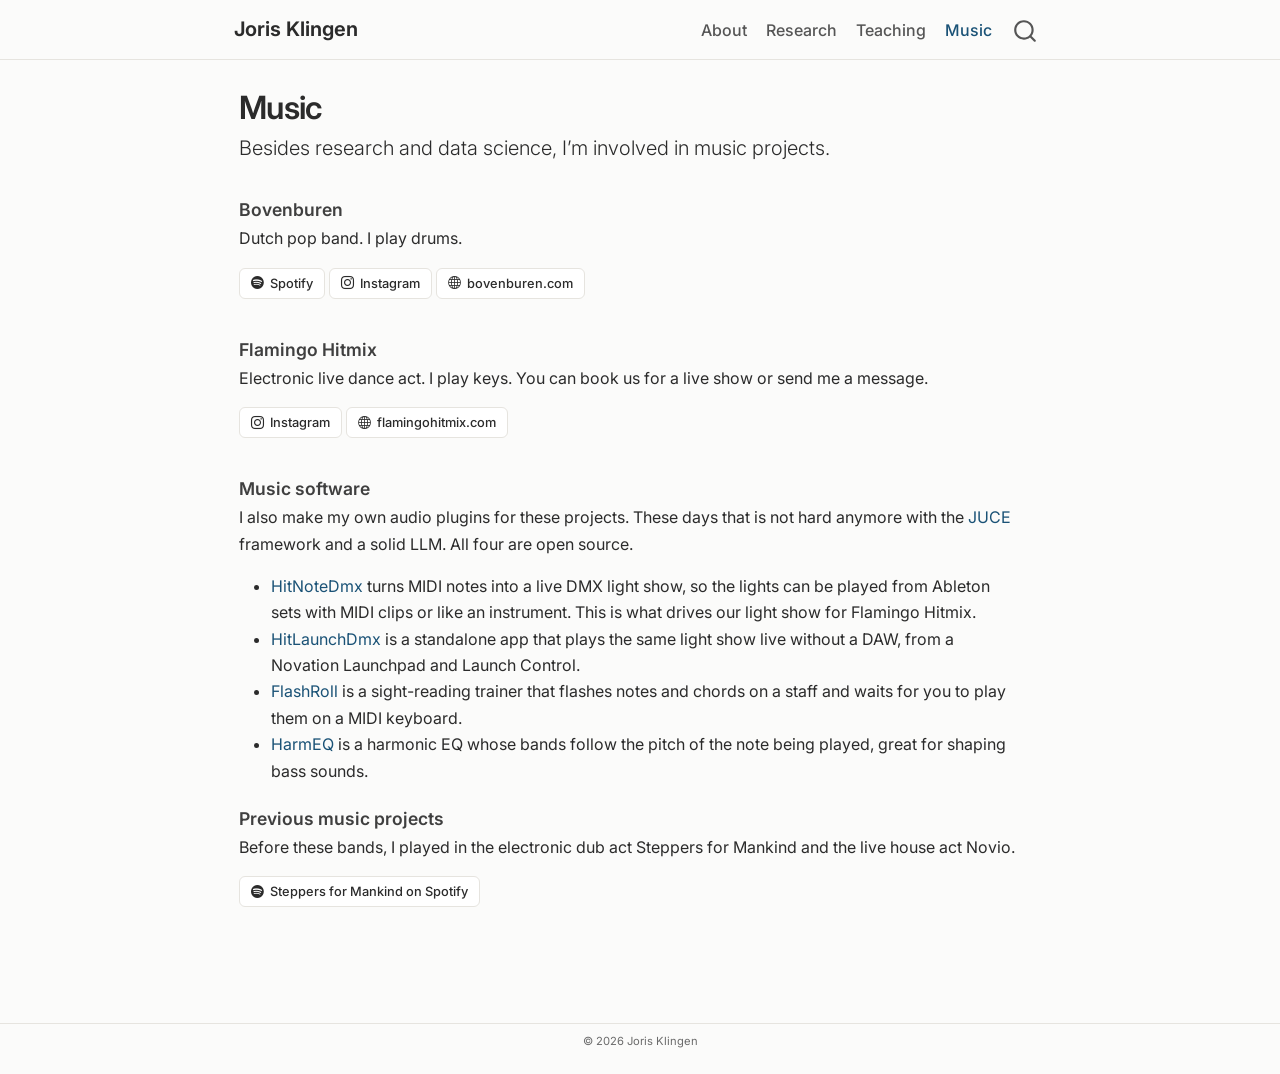
==== music.html @ 85ed002c "Publish site from f574c06" ====
<!DOCTYPE html>
<html xmlns="http://www.w3.org/1999/xhtml" lang="en" xml:lang="en"><head>

<meta charset="utf-8">
<meta name="generator" content="quarto-1.10.18">

<meta name="viewport" content="width=device-width, initial-scale=1.0, user-scalable=yes">


<title>Music – Joris Klingen</title>
<style>
/* Default styles provided by pandoc.
** See https://pandoc.org/MANUAL.html#variables-for-html for config info.
*/
span.smallcaps{font-variant: small-caps;}
div.columns{display: flex; gap: 1.5em;}
div.column{flex: auto;}
@media screen {
div.columns{gap: min(4vw, 1.5em);}
div.column{overflow-x: auto;}
}
div.hanging-indent{margin-left: 1.5em; text-indent: -1.5em;}
ul.task-list{list-style: none;}
ul.task-list li input[type="checkbox"] {
  width: 0.8em;
  margin: 0 0.8em 0.2em -1em; /* quarto-specific, see https://github.com/quarto-dev/quarto-cli/issues/4556 */ 
  vertical-align: middle;
}
</style>


<script src="site_libs/quarto-nav/quarto-nav.js"></script>
<script src="site_libs/quarto-nav/headroom.min.js"></script>
<script src="site_libs/clipboard/clipboard.min.js"></script>
<script src="site_libs/quarto-search/autocomplete.umd.js"></script>
<script src="site_libs/quarto-search/fuse.min.js"></script>
<script src="site_libs/quarto-search/quarto-search.js"></script>
<meta name="quarto:offset" content="./">
<script src="site_libs/quarto-html/quarto.js" type="module"></script>
<script src="site_libs/quarto-html/tabsets/tabsets.js" type="module"></script>
<script src="site_libs/quarto-html/popper.min.js"></script>
<script src="site_libs/quarto-html/tippy.umd.min.js"></script>
<link href="site_libs/quarto-html/tippy.css" rel="stylesheet">
<link href="site_libs/quarto-html/quarto-syntax-highlighting-64a204ab8560d761af7679ceaba22944.css" rel="stylesheet" id="quarto-text-highlighting-styles">
<script src="site_libs/bootstrap/bootstrap.min.js"></script>
<link href="site_libs/bootstrap/bootstrap-icons.css" rel="stylesheet">
<link href="site_libs/bootstrap/bootstrap-b7262cc4f37fd1b908058bbdcaa41ff0.min.css" rel="stylesheet" append-hash="true" id="quarto-bootstrap" data-mode="light">
<script id="quarto-search-options" type="application/json">{
  "location": "navbar",
  "copy-button": false,
  "collapse-after": 3,
  "panel-placement": "end",
  "type": "overlay",
  "limit": 50,
  "keyboard-shortcut": [
    "f",
    "/",
    "s"
  ],
  "show-item-context": false,
  "language": {
    "search-no-results-text": "No results",
    "search-matching-documents-text": "matching documents",
    "search-copy-link-title": "Copy link to search",
    "search-hide-matches-text": "Hide additional matches",
    "search-more-match-text": "more match in this document",
    "search-more-matches-text": "more matches in this document",
    "search-clear-button-title": "Clear",
    "search-text-placeholder": "",
    "search-detached-cancel-button-title": "Cancel",
    "search-submit-button-title": "Submit",
    "search-label": "Search"
  }
}</script>
<style>html{ scroll-behavior: smooth; }</style>


</head>

<body class="nav-fixed fullcontent quarto-light">

<div id="quarto-search-results"></div>
  <header id="quarto-header" class="headroom fixed-top">
    <nav class="navbar navbar-expand-lg " data-bs-theme="dark">
      <div class="navbar-container container-fluid">
      <div class="navbar-brand-container mx-auto">
    <a class="navbar-brand" href="./index.html">
    <span class="navbar-title">Joris Klingen</span>
    </a>
  </div>
            <div id="quarto-search" class="" title="Search"></div>
          <button class="navbar-toggler" type="button" data-bs-toggle="collapse" data-bs-target="#navbarCollapse" aria-controls="navbarCollapse" role="menu" aria-expanded="false" aria-label="Toggle navigation" onclick="if (window.quartoToggleHeadroom) { window.quartoToggleHeadroom(); }">
  <span class="navbar-toggler-icon"></span>
</button>
          <div class="collapse navbar-collapse" id="navbarCollapse">
            <ul class="navbar-nav navbar-nav-scroll ms-auto">
  <li class="nav-item">
    <a class="nav-link" href="./index.html"> 
<span class="menu-text">About</span></a>
  </li>  
  <li class="nav-item">
    <a class="nav-link" href="./research.html"> 
<span class="menu-text">Research</span></a>
  </li>  
  <li class="nav-item">
    <a class="nav-link" href="./teaching.html"> 
<span class="menu-text">Teaching</span></a>
  </li>  
  <li class="nav-item">
    <a class="nav-link active" href="./music.html" aria-current="page"> 
<span class="menu-text">Music</span></a>
  </li>  
</ul>
          </div> <!-- /navcollapse -->
            <div class="quarto-navbar-tools">
</div>
      </div> <!-- /container-fluid -->
    </nav>
</header>
<!-- content -->
<div id="quarto-content" class="quarto-container page-columns page-rows-contents page-layout-article page-navbar">
<!-- sidebar -->
<!-- margin-sidebar -->
    
<!-- main -->
<main class="content" id="quarto-document-content">

<header id="title-block-header" class="quarto-title-block default">
<div class="quarto-title">
<h1 class="title">Music</h1>
<p class="subtitle lead">Besides research and data science, I’m involved in music projects.</p>
</div>



<div class="quarto-title-meta">

    
  
    
  </div>
  


</header>


<section id="bovenburen" class="level3 music-project">
<h3 data-anchor-id="bovenburen">Bovenburen</h3>
<p>Dutch pop band. I play drums.</p>
<div class="link-row">
<p><a href="https://open.spotify.com/artist/7HjgUEerLzE2qboXJXfBJj"><i class="bi bi-spotify"></i> Spotify</a> <a href="https://www.instagram.com/bovenburen/"><i class="bi bi-instagram"></i> Instagram</a> <a href="https://bovenburen.com"><i class="bi bi-globe"></i> bovenburen.com</a></p>
</div>
</section>
<section id="flamingo-hitmix" class="level3 music-project">
<h3 data-anchor-id="flamingo-hitmix">Flamingo Hitmix</h3>
<p>Electronic live dance act. I play keys. You can book us for a live show or send me a message.</p>
<div class="link-row">
<p><a href="https://www.instagram.com/flamingohitmix/"><i class="bi bi-instagram"></i> Instagram</a> <a href="https://flamingohitmix.com"><i class="bi bi-globe"></i> flamingohitmix.com</a></p>
</div>
</section>
<section id="music-software" class="level3 music-project">
<h3 data-anchor-id="music-software">Music software</h3>
<p>I also make my own audio plugins for these projects. These days that is not hard anymore with the <a href="https://juce.com">JUCE</a> framework and a solid LLM. All four are open source.</p>
<ul>
<li><a href="https://github.com/joris-klingen/hitnotedmx">HitNoteDmx</a> turns MIDI notes into a live DMX light show, so the lights can be played from Ableton sets with MIDI clips or like an instrument. This is what drives our light show for Flamingo Hitmix.</li>
<li><a href="https://github.com/joris-klingen/hitlaunchdmx">HitLaunchDmx</a> is a standalone app that plays the same light show live without a DAW, from a Novation Launchpad and Launch Control.</li>
<li><a href="https://github.com/joris-klingen/flashroll">FlashRoll</a> is a sight-reading trainer that flashes notes and chords on a staff and waits for you to play them on a MIDI keyboard.</li>
<li><a href="https://github.com/joris-klingen/harmeq">HarmEQ</a> is a harmonic EQ whose bands follow the pitch of the note being played, great for shaping bass sounds.</li>
</ul>
</section>
<section id="previous-music-projects" class="level3 music-project">
<h3 data-anchor-id="previous-music-projects">Previous music projects</h3>
<p>Before these bands, I played in the electronic dub act Steppers for Mankind and the live house act Novio.</p>
<div class="link-row">
<p><a href="https://open.spotify.com/search/steppers%20for%20mankind"><i class="bi bi-spotify"></i> Steppers for Mankind on Spotify</a></p>
</div>
</section>



</main> <!-- /main -->
<script id="quarto-html-after-body" type="application/javascript">
  window.document.addEventListener("DOMContentLoaded", function (event) {
    const isCodeAnnotation = (el) => {
      for (const clz of el.classList) {
        if (clz.startsWith('code-annotation-')) {                     
          return true;
        }
      }
      return false;
    }
    const onCopySuccess = function(e) {
      // button target
      const button = e.trigger;
      // don't keep focus
      button.blur();
      // flash "checked"
      button.classList.add('code-copy-button-checked');
      var currentTitle = button.getAttribute("title");
      button.setAttribute("title", "Copied!");
      let tooltip;
      if (window.bootstrap) {
        button.setAttribute("data-bs-toggle", "tooltip");
        button.setAttribute("data-bs-placement", "left");
        button.setAttribute("data-bs-title", "Copied!");
        tooltip = new bootstrap.Tooltip(button, 
          { trigger: "manual", 
            customClass: "code-copy-button-tooltip",
            offset: [0, -8]});
        tooltip.show();    
      }
      setTimeout(function() {
        if (tooltip) {
          tooltip.hide();
          button.removeAttribute("data-bs-title");
          button.removeAttribute("data-bs-toggle");
          button.removeAttribute("data-bs-placement");
        }
        button.setAttribute("title", currentTitle);
        button.classList.remove('code-copy-button-checked');
      }, 1000);
      // clear code selection
      e.clearSelection();
    }
    const getTextToCopy = function(trigger) {
      const outerScaffold = trigger.parentElement.cloneNode(true);
      const codeEl = outerScaffold.querySelector('code');
      for (const childEl of codeEl.children) {
        if (isCodeAnnotation(childEl)) {
          childEl.remove();
        }
      }
      return codeEl.innerText;
    }
    const clipboard = new window.ClipboardJS('.code-copy-button:not([data-in-quarto-modal])', {
      text: getTextToCopy
    });
    clipboard.on('success', onCopySuccess);
    if (window.document.getElementById('quarto-embedded-source-code-modal')) {
      const clipboardModal = new window.ClipboardJS('.code-copy-button[data-in-quarto-modal]', {
        text: getTextToCopy,
        container: window.document.getElementById('quarto-embedded-source-code-modal')
      });
      clipboardModal.on('success', onCopySuccess);
    }
      var localhostRegex = new RegExp(/^(?:http|https):\/\/localhost\:?[0-9]*\//);
      var mailtoRegex = new RegExp(/^mailto:/);
        var filterRegex = new RegExp("https:\/\/joris-klingen\.github\.io");
      var isInternal = (href) => {
          return filterRegex.test(href) || localhostRegex.test(href) || mailtoRegex.test(href);
      }
      // Inspect non-navigation links and adorn them if external
     var links = window.document.querySelectorAll('a[href]:not(.nav-link):not(.navbar-brand):not(.toc-action):not(.sidebar-link):not(.sidebar-item-toggle):not(.pagination-link):not(.no-external):not([aria-hidden]):not(.dropdown-item):not(.quarto-navigation-tool):not(.about-link)');
      for (var i=0; i<links.length; i++) {
        const link = links[i];
        if (!isInternal(link.href)) {
          // undo the damage that might have been done by quarto-nav.js in the case of
          // links that we want to consider external
          if (link.dataset.originalHref !== undefined) {
            link.href = link.dataset.originalHref;
          }
            // target, if specified
            link.setAttribute("target", "_blank");
            if (link.getAttribute("rel") === null) {
              link.setAttribute("rel", "noopener");
            }
        }
      }
    function tippyHover(el, contentFn, onTriggerFn, onUntriggerFn) {
      const config = {
        allowHTML: true,
        maxWidth: 500,
        delay: 100,
        arrow: false,
        appendTo: function(el) {
            return el.parentElement;
        },
        interactive: true,
        interactiveBorder: 10,
        theme: 'quarto',
        placement: 'bottom-start',
      };
      if (contentFn) {
        config.content = contentFn;
      }
      if (onTriggerFn) {
        config.onTrigger = onTriggerFn;
      }
      if (onUntriggerFn) {
        config.onUntrigger = onUntriggerFn;
      }
      window.tippy(el, config); 
    }
    const noterefs = window.document.querySelectorAll('a[role="doc-noteref"]');
    for (var i=0; i<noterefs.length; i++) {
      const ref = noterefs[i];
      tippyHover(ref, function() {
        // use id or data attribute instead here
        let href = ref.getAttribute('data-footnote-href') || ref.getAttribute('href');
        try { href = new URL(href).hash; } catch {}
        const id = href.replace(/^#\/?/, "");
        const note = window.document.getElementById(id);
        if (note) {
          return note.innerHTML;
        } else {
          return "";
        }
      });
    }
    const xrefs = window.document.querySelectorAll('a.quarto-xref');
    const processXRef = (id, note) => {
      // Strip column container classes
      const stripColumnClz = (el) => {
        el.classList.remove("page-full", "page-columns");
        if (el.children) {
          for (const child of el.children) {
            stripColumnClz(child);
          }
        }
      }
      stripColumnClz(note)
      if (id === null || id.startsWith('sec-')) {
        // Special case sections, only their first couple elements
        const container = document.createElement("div");
        if (note.children && note.children.length > 2) {
          container.appendChild(note.children[0].cloneNode(true));
          for (let i = 1; i < note.children.length; i++) {
            const child = note.children[i];
            if (child.tagName === "P" && child.innerText === "") {
              continue;
            } else {
              container.appendChild(child.cloneNode(true));
              break;
            }
          }
          if (window.Quarto?.typesetMath) {
            window.Quarto.typesetMath(container);
          }
          return container.innerHTML
        } else {
          if (window.Quarto?.typesetMath) {
            window.Quarto.typesetMath(note);
          }
          return note.innerHTML;
        }
      } else {
        // Remove any anchor links if they are present
        const anchorLink = note.querySelector('a.anchorjs-link');
        if (anchorLink) {
          anchorLink.remove();
        }
        if (window.Quarto?.typesetMath) {
          window.Quarto.typesetMath(note);
        }
        if (note.classList.contains("callout")) {
          return note.outerHTML;
        } else {
          return note.innerHTML;
        }
      }
    }
    for (var i=0; i<xrefs.length; i++) {
      const xref = xrefs[i];
      tippyHover(xref, undefined, function(instance) {
        instance.disable();
        let url = xref.getAttribute('href');
        let hash = undefined; 
        if (url.startsWith('#')) {
          hash = url;
        } else {
          try { hash = new URL(url).hash; } catch {}
        }
        if (hash) {
          const id = hash.replace(/^#\/?/, "");
          const note = window.document.getElementById(id);
          if (note !== null) {
            try {
              const html = processXRef(id, note.cloneNode(true));
              instance.setContent(html);
            } finally {
              instance.enable();
              instance.show();
            }
          } else {
            // See if we can fetch this
            fetch(url.split('#')[0])
            .then(res => res.text())
            .then(html => {
              const parser = new DOMParser();
              const htmlDoc = parser.parseFromString(html, "text/html");
              const note = htmlDoc.getElementById(id);
              if (note !== null) {
                const html = processXRef(id, note);
                instance.setContent(html);
              } 
            }).finally(() => {
              instance.enable();
              instance.show();
            });
          }
        } else {
          // See if we can fetch a full url (with no hash to target)
          // This is a special case and we should probably do some content thinning / targeting
          fetch(url)
          .then(res => res.text())
          .then(html => {
            const parser = new DOMParser();
            const htmlDoc = parser.parseFromString(html, "text/html");
            const note = htmlDoc.querySelector('main.content');
            if (note !== null) {
              // This should only happen for chapter cross references
              // (since there is no id in the URL)
              // remove the first header
              if (note.children.length > 0 && note.children[0].tagName === "HEADER") {
                note.children[0].remove();
              }
              const html = processXRef(null, note);
              instance.setContent(html);
            } 
          }).finally(() => {
            instance.enable();
            instance.show();
          });
        }
      }, function(instance) {
      });
    }
        let selectedAnnoteEl;
        const selectorForAnnotation = ( cell, annotation) => {
          let cellAttr = 'data-code-cell="' + cell + '"';
          let lineAttr = 'data-code-annotation="' +  annotation + '"';
          const selector = 'span[' + cellAttr + '][' + lineAttr + ']';
          return selector;
        }
        const selectCodeLines = (annoteEl) => {
          const doc = window.document;
          const targetCell = annoteEl.getAttribute("data-target-cell");
          const targetAnnotation = annoteEl.getAttribute("data-target-annotation");
          const annoteSpan = window.document.querySelector(selectorForAnnotation(targetCell, targetAnnotation));
          const lines = annoteSpan.getAttribute("data-code-lines").split(",");
          const lineIds = lines.map((line) => {
            return targetCell + "-" + line;
          })
          let top = null;
          let height = null;
          let parent = null;
          if (lineIds.length > 0) {
              //compute the position of the single el (top and bottom and make a div)
              const el = window.document.getElementById(lineIds[0]);
              top = el.offsetTop;
              height = el.offsetHeight;
              parent = el.parentElement.parentElement;
            if (lineIds.length > 1) {
              const lastEl = window.document.getElementById(lineIds[lineIds.length - 1]);
              const bottom = lastEl.offsetTop + lastEl.offsetHeight;
              height = bottom - top;
            }
            if (top !== null && height !== null && parent !== null) {
              // cook up a div (if necessary) and position it 
              let div = window.document.getElementById("code-annotation-line-highlight");
              if (div === null) {
                div = window.document.createElement("div");
                div.setAttribute("id", "code-annotation-line-highlight");
                div.style.position = 'absolute';
                parent.appendChild(div);
              }
              div.style.top = top - 2 + "px";
              div.style.height = height + 4 + "px";
              div.style.left = 0;
              let gutterDiv = window.document.getElementById("code-annotation-line-highlight-gutter");
              if (gutterDiv === null) {
                gutterDiv = window.document.createElement("div");
                gutterDiv.setAttribute("id", "code-annotation-line-highlight-gutter");
                gutterDiv.style.position = 'absolute';
                const codeCell = window.document.getElementById(targetCell);
                const gutter = codeCell.querySelector('.code-annotation-gutter');
                gutter.appendChild(gutterDiv);
              }
              gutterDiv.style.top = top - 2 + "px";
              gutterDiv.style.height = height + 4 + "px";
            }
            selectedAnnoteEl = annoteEl;
          }
        };
        const unselectCodeLines = () => {
          const elementsIds = ["code-annotation-line-highlight", "code-annotation-line-highlight-gutter"];
          elementsIds.forEach((elId) => {
            const div = window.document.getElementById(elId);
            if (div) {
              div.remove();
            }
          });
          selectedAnnoteEl = undefined;
        };
          // Handle positioning of the toggle
      window.addEventListener(
        "resize",
        throttle(() => {
          elRect = undefined;
          if (selectedAnnoteEl) {
            selectCodeLines(selectedAnnoteEl);
          }
        }, 10)
      );
      function throttle(fn, ms) {
      let throttle = false;
      let timer;
        return (...args) => {
          if(!throttle) { // first call gets through
              fn.apply(this, args);
              throttle = true;
          } else { // all the others get throttled
              if(timer) clearTimeout(timer); // cancel #2
              timer = setTimeout(() => {
                fn.apply(this, args);
                timer = throttle = false;
              }, ms);
          }
        };
      }
        // Attach click handler to the DT
        const annoteDls = window.document.querySelectorAll('dt[data-target-cell]');
        for (const annoteDlNode of annoteDls) {
          annoteDlNode.addEventListener('click', (event) => {
            const clickedEl = event.target;
            if (clickedEl !== selectedAnnoteEl) {
              unselectCodeLines();
              const activeEl = window.document.querySelector('dt[data-target-cell].code-annotation-active');
              if (activeEl) {
                activeEl.classList.remove('code-annotation-active');
              }
              selectCodeLines(clickedEl);
              clickedEl.classList.add('code-annotation-active');
            } else {
              // Unselect the line
              unselectCodeLines();
              clickedEl.classList.remove('code-annotation-active');
            }
          });
        }
    const findCites = (el) => {
      const parentEl = el.parentElement;
      if (parentEl) {
        const cites = parentEl.dataset.cites;
        if (cites) {
          return {
            el,
            cites: cites.split(' ')
          };
        } else {
          return findCites(el.parentElement)
        }
      } else {
        return undefined;
      }
    };
    var bibliorefs = window.document.querySelectorAll('a[role="doc-biblioref"]');
    for (var i=0; i<bibliorefs.length; i++) {
      const ref = bibliorefs[i];
      const citeInfo = findCites(ref);
      if (citeInfo) {
        tippyHover(citeInfo.el, function() {
          var popup = window.document.createElement('div');
          citeInfo.cites.forEach(function(cite) {
            var citeDiv = window.document.createElement('div');
            citeDiv.classList.add('hanging-indent');
            citeDiv.classList.add('csl-entry');
            var biblioDiv = window.document.getElementById('ref-' + cite);
            if (biblioDiv) {
              citeDiv.innerHTML = biblioDiv.innerHTML;
            }
            popup.appendChild(citeDiv);
          });
          return popup.innerHTML;
        });
      }
    }
  });
  </script>
</div> <!-- /content -->
<footer class="footer">
  <div class="nav-footer">
    <div class="nav-footer-left">
      &nbsp;
    </div>   
    <div class="nav-footer-center">
<p>© 2026 Joris Klingen</p>
</div>
    <div class="nav-footer-right">
      &nbsp;
    </div>
  </div>
</footer>




<script src="site_libs/quarto-html/zenscroll-min.js"></script>
</body></html>
---- site_libs/quarto-html/tippy.css ----
.tippy-box[data-animation=fade][data-state=hidden]{opacity:0}[data-tippy-root]{max-width:calc(100vw - 10px)}.tippy-box{position:relative;background-color:#333;color:#fff;border-radius:4px;font-size:14px;line-height:1.4;white-space:normal;outline:0;transition-property:transform,visibility,opacity}.tippy-box[data-placement^=top]>.tippy-arrow{bottom:0}.tippy-box[data-placement^=top]>.tippy-arrow:before{bottom:-7px;left:0;border-width:8px 8px 0;border-top-color:initial;transform-origin:center top}.tippy-box[data-placement^=bottom]>.tippy-arrow{top:0}.tippy-box[data-placement^=bottom]>.tippy-arrow:before{top:-7px;left:0;border-width:0 8px 8px;border-bottom-color:initial;transform-origin:center bottom}.tippy-box[data-placement^=left]>.tippy-arrow{right:0}.tippy-box[data-placement^=left]>.tippy-arrow:before{border-width:8px 0 8px 8px;border-left-color:initial;right:-7px;transform-origin:center left}.tippy-box[data-placement^=right]>.tippy-arrow{left:0}.tippy-box[data-placement^=right]>.tippy-arrow:before{left:-7px;border-width:8px 8px 8px 0;border-right-color:initial;transform-origin:center right}.tippy-box[data-inertia][data-state=visible]{transition-timing-function:cubic-bezier(.54,1.5,.38,1.11)}.tippy-arrow{width:16px;height:16px;color:#333}.tippy-arrow:before{content:"";position:absolute;border-color:transparent;border-style:solid}.tippy-content{position:relative;padding:5px 9px;z-index:1}
---- site_libs/quarto-html/quarto-syntax-highlighting-64a204ab8560d761af7679ceaba22944.css ----
/* quarto syntax highlight colors */
:root {
  --quarto-hl-ot-color: #003B4F;
  --quarto-hl-at-color: #657422;
  --quarto-hl-ss-color: #20794D;
  --quarto-hl-an-color: #5E5E5E;
  --quarto-hl-fu-color: #4758AB;
  --quarto-hl-st-color: #20794D;
  --quarto-hl-cf-color: #003B4F;
  --quarto-hl-op-color: #5E5E5E;
  --quarto-hl-er-color: #AD0000;
  --quarto-hl-bn-color: #AD0000;
  --quarto-hl-al-color: #AD0000;
  --quarto-hl-va-color: #111111;
  --quarto-hl-bu-color: inherit;
  --quarto-hl-ex-color: inherit;
  --quarto-hl-pp-color: #AD0000;
  --quarto-hl-in-color: #5E5E5E;
  --quarto-hl-vs-color: #20794D;
  --quarto-hl-wa-color: #5E5E5E;
  --quarto-hl-do-color: #5E5E5E;
  --quarto-hl-im-color: #00769E;
  --quarto-hl-ch-color: #20794D;
  --quarto-hl-dt-color: #AD0000;
  --quarto-hl-fl-color: #AD0000;
  --quarto-hl-co-color: #5E5E5E;
  --quarto-hl-cv-color: #5E5E5E;
  --quarto-hl-cn-color: #8f5902;
  --quarto-hl-sc-color: #5E5E5E;
  --quarto-hl-dv-color: #AD0000;
  --quarto-hl-kw-color: #003B4F;
}

/* other quarto variables */
:root {
  --quarto-font-monospace: SFMono-Regular, Menlo, Monaco, Consolas, "Liberation Mono", "Courier New", monospace;
}

/* syntax highlight based on Pandoc's rules */
pre > code.sourceCode > span {
  color: #003B4F;
}

code.sourceCode > span {
  color: #003B4F;
}

div.sourceCode,
div.sourceCode pre.sourceCode {
  color: #003B4F;
}

/* Normal */
code span {
  color: #003B4F;
}

/* Alert */
code span.al {
  color: #AD0000;
  font-style: inherit;
}

/* Annotation */
code span.an {
  color: #5E5E5E;
  font-style: inherit;
}

/* Attribute */
code span.at {
  color: #657422;
  font-style: inherit;
}

/* BaseN */
code span.bn {
  color: #AD0000;
  font-style: inherit;
}

/* BuiltIn */
code span.bu {
  font-style: inherit;
}

/* ControlFlow */
code span.cf {
  color: #003B4F;
  font-weight: bold;
  font-style: inherit;
}

/* Char */
code span.ch {
  color: #20794D;
  font-style: inherit;
}

/* Constant */
code span.cn {
  color: #8f5902;
  font-style: inherit;
}

/* Comment */
code span.co {
  color: #5E5E5E;
  font-style: inherit;
}

/* CommentVar */
code span.cv {
  color: #5E5E5E;
  font-style: italic;
}

/* Documentation */
code span.do {
  color: #5E5E5E;
  font-style: italic;
}

/* DataType */
code span.dt {
  color: #AD0000;
  font-style: inherit;
}

/* DecVal */
code span.dv {
  color: #AD0000;
  font-style: inherit;
}

/* Error */
code span.er {
  color: #AD0000;
  font-style: inherit;
}

/* Extension */
code span.ex {
  font-style: inherit;
}

/* Float */
code span.fl {
  color: #AD0000;
  font-style: inherit;
}

/* Function */
code span.fu {
  color: #4758AB;
  font-style: inherit;
}

/* Import */
code span.im {
  color: #00769E;
  font-style: inherit;
}

/* Information */
code span.in {
  color: #5E5E5E;
  font-style: inherit;
}

/* Keyword */
code span.kw {
  color: #003B4F;
  font-weight: bold;
  font-style: inherit;
}

/* Operator */
code span.op {
  color: #5E5E5E;
  font-style: inherit;
}

/* Other */
code span.ot {
  color: #003B4F;
  font-style: inherit;
}

/* Preprocessor */
code span.pp {
  color: #AD0000;
  font-style: inherit;
}

/* SpecialChar */
code span.sc {
  color: #5E5E5E;
  font-style: inherit;
}

/* SpecialString */
code span.ss {
  color: #20794D;
  font-style: inherit;
}

/* String */
code span.st {
  color: #20794D;
  font-style: inherit;
}

/* Variable */
code span.va {
  color: #111111;
  font-style: inherit;
}

/* VerbatimString */
code span.vs {
  color: #20794D;
  font-style: inherit;
}

/* Warning */
code span.wa {
  color: #5E5E5E;
  font-style: italic;
}

.prevent-inlining {
  content: "</";
}

/*# sourceMappingURL=9d8d5bb603a83b8298b89080a598c93b.css.map */
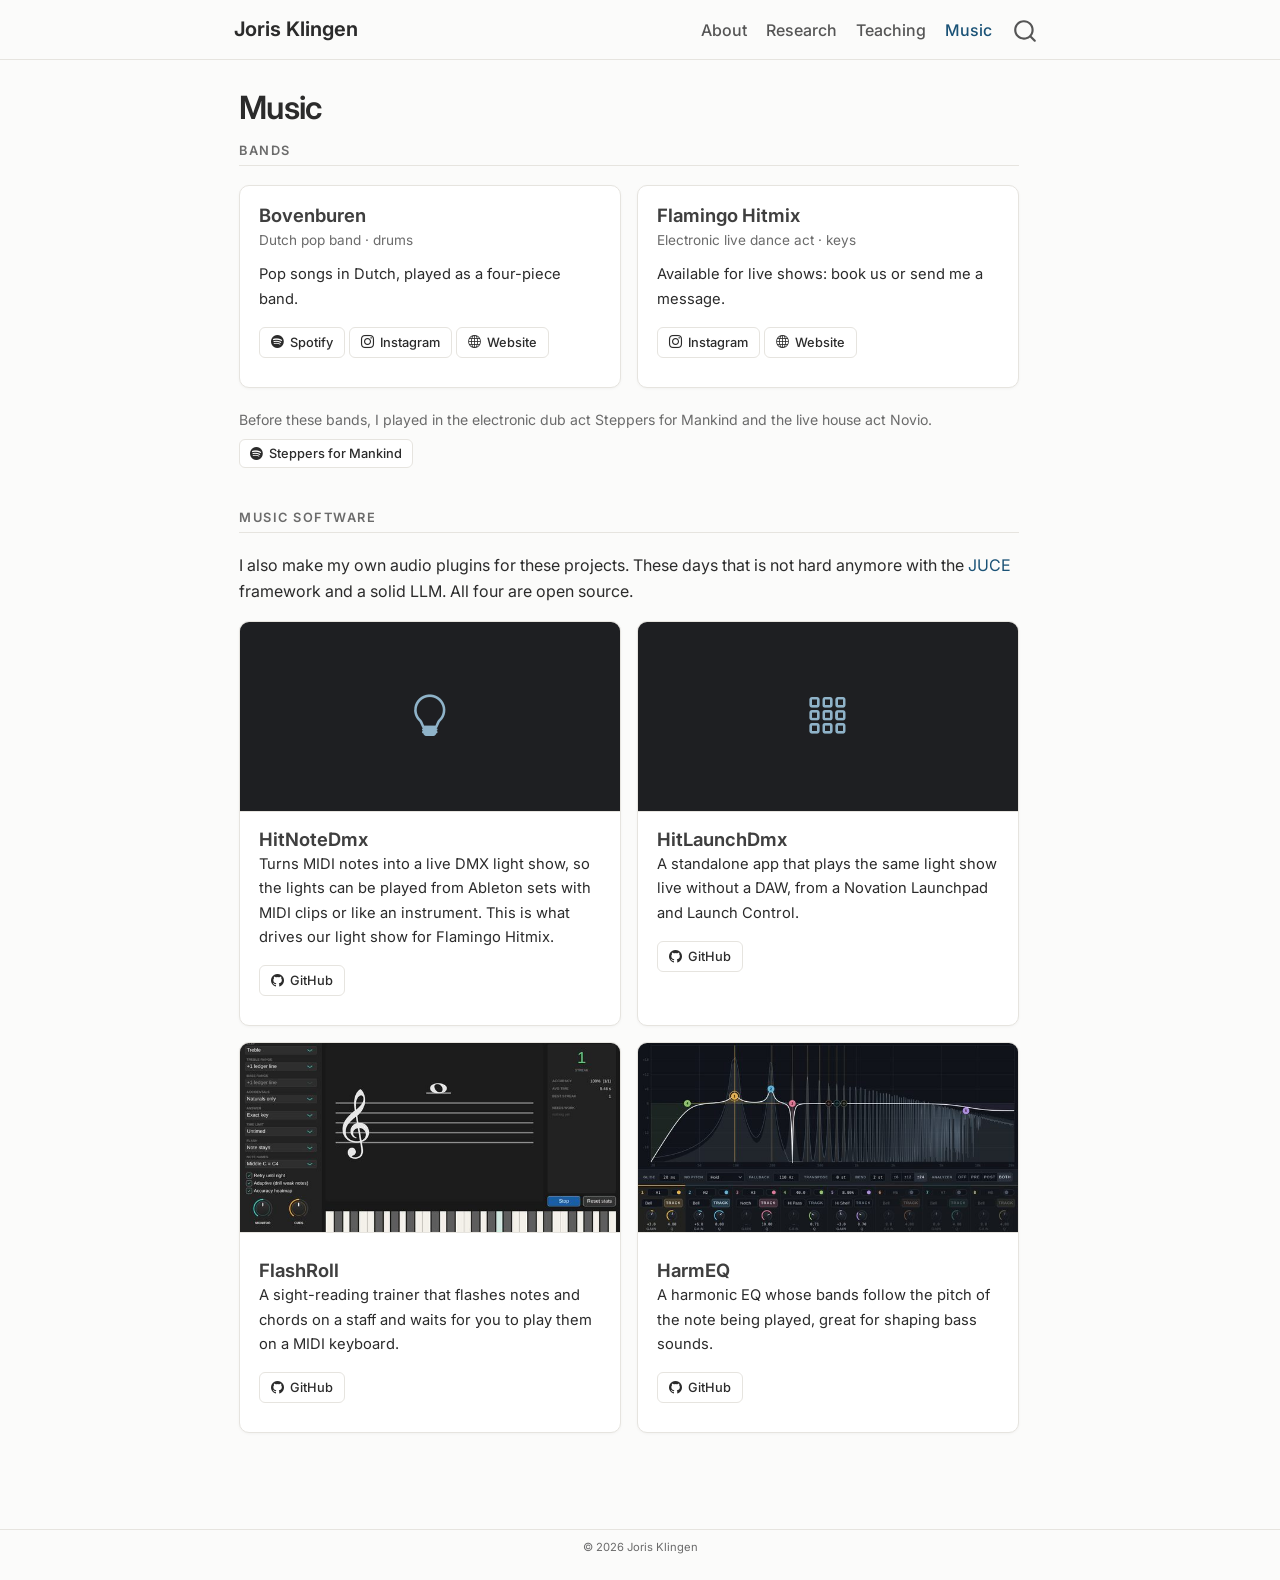
==== commit dd9e23c2: "Publish site from e0cb3cf" ====
--- a/music.html
+++ b/music.html
@@ -44,7 +44,7 @@
 <link href="site_libs/quarto-html/quarto-syntax-highlighting-64a204ab8560d761af7679ceaba22944.css" rel="stylesheet" id="quarto-text-highlighting-styles">
 <script src="site_libs/bootstrap/bootstrap.min.js"></script>
 <link href="site_libs/bootstrap/bootstrap-icons.css" rel="stylesheet">
-<link href="site_libs/bootstrap/bootstrap-b7262cc4f37fd1b908058bbdcaa41ff0.min.css" rel="stylesheet" append-hash="true" id="quarto-bootstrap" data-mode="light">
+<link href="site_libs/bootstrap/bootstrap-35a0f772d0e52b37cf72376d588fce2a.min.css" rel="stylesheet" append-hash="true" id="quarto-bootstrap" data-mode="light">
 <script id="quarto-search-options" type="application/json">{
   "location": "navbar",
   "copy-button": false,
@@ -128,7 +128,6 @@
 <header id="title-block-header" class="quarto-title-block default">
 <div class="quarto-title">
 <h1 class="title">Music</h1>
-<p class="subtitle lead">Besides research and data science, I’m involved in music projects.</p>
 </div>
 
 
@@ -145,39 +144,82 @@
 </header>
 
 
-<section id="bovenburen" class="level3 music-project">
+<section id="bands" class="level2">
+<h2 data-anchor-id="bands">Bands</h2>
+<div class="card-grid">
+<section id="bovenburen" class="level3 music-card">
 <h3 data-anchor-id="bovenburen">Bovenburen</h3>
-<p>Dutch pop band. I play drums.</p>
+<p><span class="card-meta">Dutch pop band · drums</span></p>
+<p>Pop songs in Dutch, played as a four-piece band.</p>
 <div class="link-row">
-<p><a href="https://open.spotify.com/artist/7HjgUEerLzE2qboXJXfBJj"><i class="bi bi-spotify"></i> Spotify</a> <a href="https://www.instagram.com/bovenburen/"><i class="bi bi-instagram"></i> Instagram</a> <a href="https://bovenburen.com"><i class="bi bi-globe"></i> bovenburen.com</a></p>
-</div>
-</section>
-<section id="flamingo-hitmix" class="level3 music-project">
+<p><a href="https://open.spotify.com/artist/7HjgUEerLzE2qboXJXfBJj"><i class="bi bi-spotify"></i> Spotify</a> <a href="https://www.instagram.com/bovenburen/"><i class="bi bi-instagram"></i> Instagram</a> <a href="https://bovenburen.com"><i class="bi bi-globe"></i> Website</a></p>
+</div>
+</section>
+<section id="flamingo-hitmix" class="level3 music-card">
 <h3 data-anchor-id="flamingo-hitmix">Flamingo Hitmix</h3>
-<p>Electronic live dance act. I play keys. You can book us for a live show or send me a message.</p>
+<p><span class="card-meta">Electronic live dance act · keys</span></p>
+<p>Available for live shows: book us or send me a message.</p>
 <div class="link-row">
-<p><a href="https://www.instagram.com/flamingohitmix/"><i class="bi bi-instagram"></i> Instagram</a> <a href="https://flamingohitmix.com"><i class="bi bi-globe"></i> flamingohitmix.com</a></p>
-</div>
-</section>
-<section id="music-software" class="level3 music-project">
-<h3 data-anchor-id="music-software">Music software</h3>
+<p><a href="https://www.instagram.com/flamingohitmix/"><i class="bi bi-instagram"></i> Instagram</a> <a href="https://flamingohitmix.com"><i class="bi bi-globe"></i> Website</a></p>
+</div>
+</section>
+</div>
+<div class="music-earlier">
+<p>Before these bands, I played in the electronic dub act Steppers for Mankind and the live house act Novio. <a href="https://open.spotify.com/search/steppers%20for%20mankind"><i class="bi bi-spotify"></i> Steppers for Mankind</a></p>
+</div>
+</section>
+<section id="music-software" class="level2">
+<h2 data-anchor-id="music-software">Music software</h2>
 <p>I also make my own audio plugins for these projects. These days that is not hard anymore with the <a href="https://juce.com">JUCE</a> framework and a solid LLM. All four are open source.</p>
-<ul>
-<li><a href="https://github.com/joris-klingen/hitnotedmx">HitNoteDmx</a> turns MIDI notes into a live DMX light show, so the lights can be played from Ableton sets with MIDI clips or like an instrument. This is what drives our light show for Flamingo Hitmix.</li>
-<li><a href="https://github.com/joris-klingen/hitlaunchdmx">HitLaunchDmx</a> is a standalone app that plays the same light show live without a DAW, from a Novation Launchpad and Launch Control.</li>
-<li><a href="https://github.com/joris-klingen/flashroll">FlashRoll</a> is a sight-reading trainer that flashes notes and chords on a staff and waits for you to play them on a MIDI keyboard.</li>
-<li><a href="https://github.com/joris-klingen/harmeq">HarmEQ</a> is a harmonic EQ whose bands follow the pitch of the note being played, great for shaping bass sounds.</li>
-</ul>
-</section>
-<section id="previous-music-projects" class="level3 music-project">
-<h3 data-anchor-id="previous-music-projects">Previous music projects</h3>
-<p>Before these bands, I played in the electronic dub act Steppers for Mankind and the live house act Novio.</p>
+<div class="card-grid">
+<div class="music-card soft-card">
+<div class="soft-thumb">
+<i class="bi bi-lightbulb"></i>
+</div>
+<section id="hitnotedmx" class="level3">
+<h3 data-anchor-id="hitnotedmx">HitNoteDmx</h3>
+<p>Turns MIDI notes into a live DMX light show, so the lights can be played from Ableton sets with MIDI clips or like an instrument. This is what drives our light show for Flamingo Hitmix.</p>
 <div class="link-row">
-<p><a href="https://open.spotify.com/search/steppers%20for%20mankind"><i class="bi bi-spotify"></i> Steppers for Mankind on Spotify</a></p>
-</div>
-</section>
-
-
+<p><a href="https://github.com/joris-klingen/hitnotedmx"><i class="bi bi-github"></i> GitHub</a></p>
+</div>
+</section>
+</div>
+<div class="music-card soft-card">
+<div class="soft-thumb">
+<i class="bi bi-grid-3x3-gap"></i>
+</div>
+<section id="hitlaunchdmx" class="level3">
+<h3 data-anchor-id="hitlaunchdmx">HitLaunchDmx</h3>
+<p>A standalone app that plays the same light show live without a DAW, from a Novation Launchpad and Launch Control.</p>
+<div class="link-row">
+<p><a href="https://github.com/joris-klingen/hitlaunchdmx"><i class="bi bi-github"></i> GitHub</a></p>
+</div>
+</section>
+</div>
+<div class="music-card soft-card">
+<p><img src="images/flashroll.jpg" class="soft-thumb" alt="FlashRoll showing a note on a treble staff above a piano keyboard" loading="lazy"></p>
+<section id="flashroll" class="level3">
+<h3 data-anchor-id="flashroll">FlashRoll</h3>
+<p>A sight-reading trainer that flashes notes and chords on a staff and waits for you to play them on a MIDI keyboard.</p>
+<div class="link-row">
+<p><a href="https://github.com/joris-klingen/flashroll"><i class="bi bi-github"></i> GitHub</a></p>
+</div>
+</section>
+</div>
+<div class="music-card soft-card">
+<p><img src="images/harmeq.jpg" class="soft-thumb" alt="HarmEQ with EQ bands placed on the harmonics of a note" loading="lazy"></p>
+<section id="harmeq" class="level3">
+<h3 data-anchor-id="harmeq">HarmEQ</h3>
+<p>A harmonic EQ whose bands follow the pitch of the note being played, great for shaping bass sounds.</p>
+<div class="link-row">
+<p><a href="https://github.com/joris-klingen/harmeq"><i class="bi bi-github"></i> GitHub</a></p>
+</div>
+</section>
+</div>
+</div>
+
+
+</section>
 
 </main> <!-- /main -->
 <script id="quarto-html-after-body" type="application/javascript">
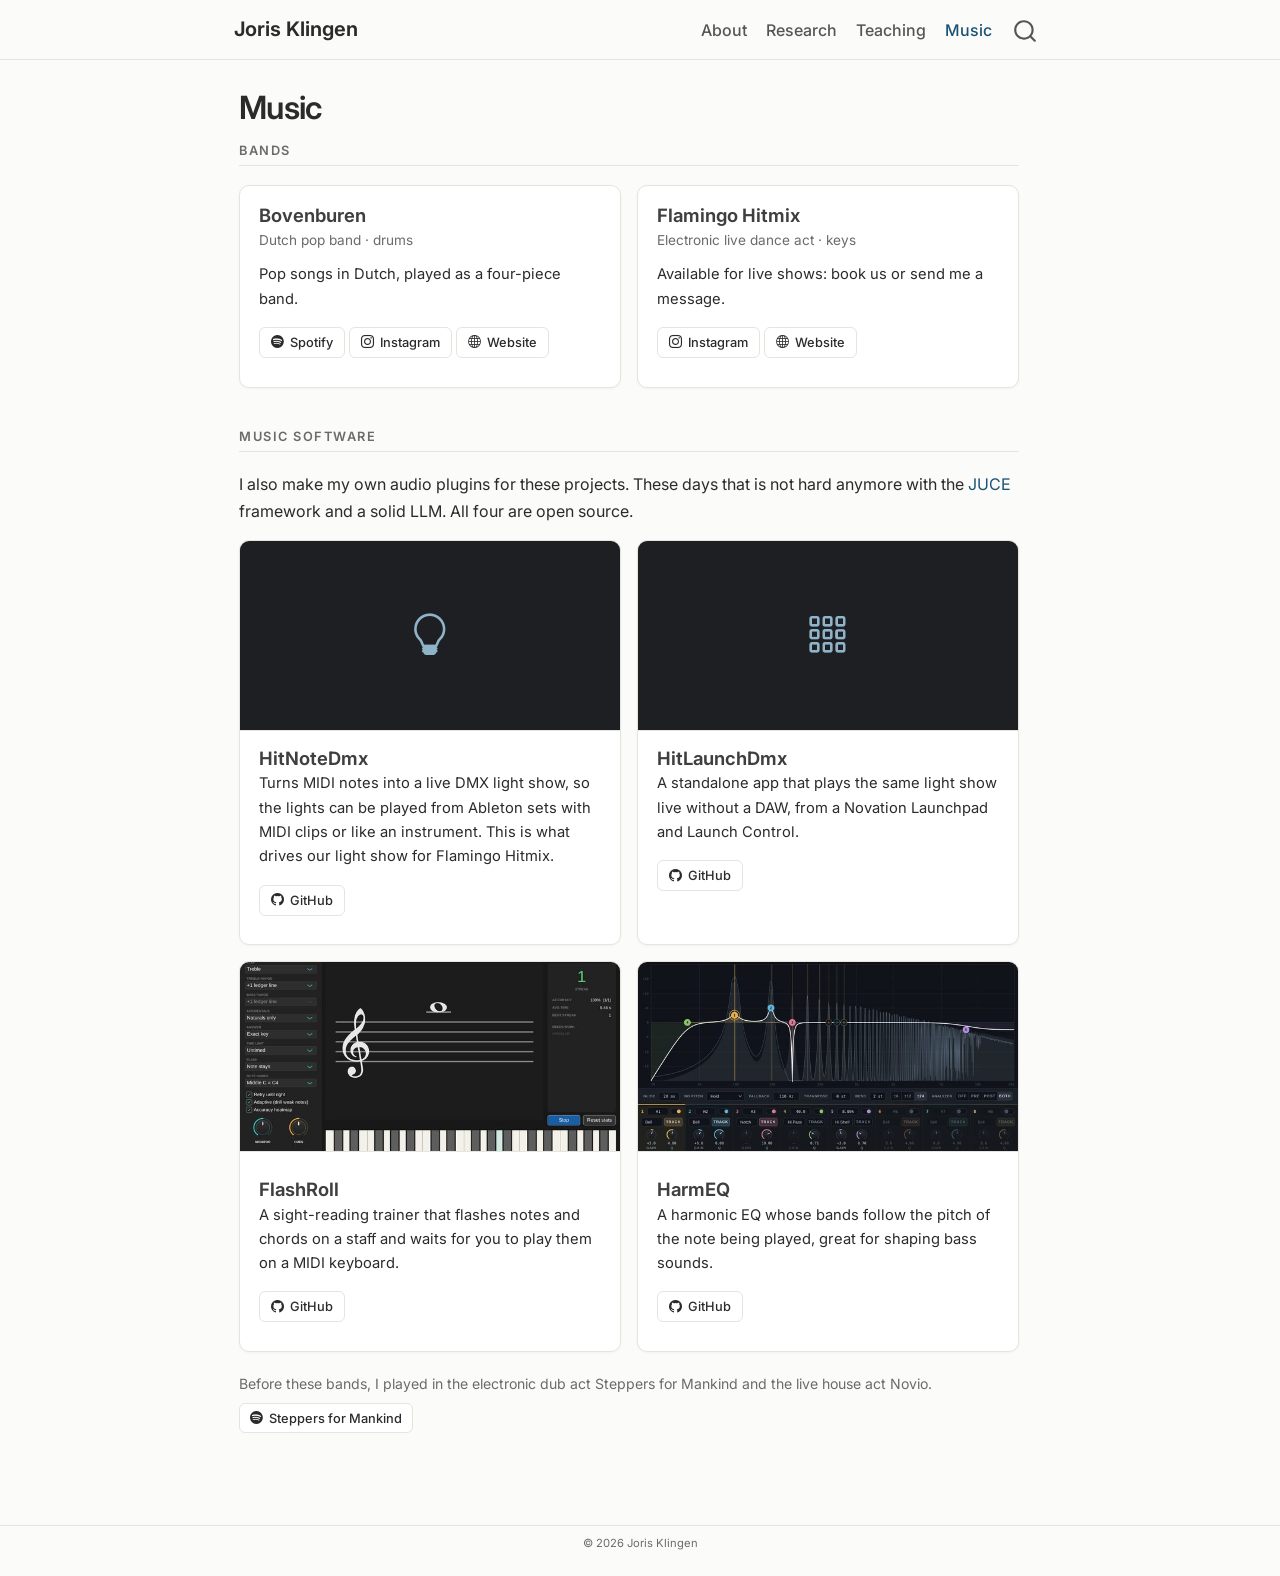
==== commit 6c52d178: "Publish site from 0f13604" ====
--- a/music.html
+++ b/music.html
@@ -164,9 +164,6 @@
 </div>
 </section>
 </div>
-<div class="music-earlier">
-<p>Before these bands, I played in the electronic dub act Steppers for Mankind and the live house act Novio. <a href="https://open.spotify.com/search/steppers%20for%20mankind"><i class="bi bi-spotify"></i> Steppers for Mankind</a></p>
-</div>
 </section>
 <section id="music-software" class="level2">
 <h2 data-anchor-id="music-software">Music software</h2>
@@ -216,6 +213,9 @@
 </div>
 </section>
 </div>
+</div>
+<div class="music-earlier">
+<p>Before these bands, I played in the electronic dub act Steppers for Mankind and the live house act Novio. <a href="https://open.spotify.com/search/steppers%20for%20mankind"><i class="bi bi-spotify"></i> Steppers for Mankind</a></p>
 </div>
 
 
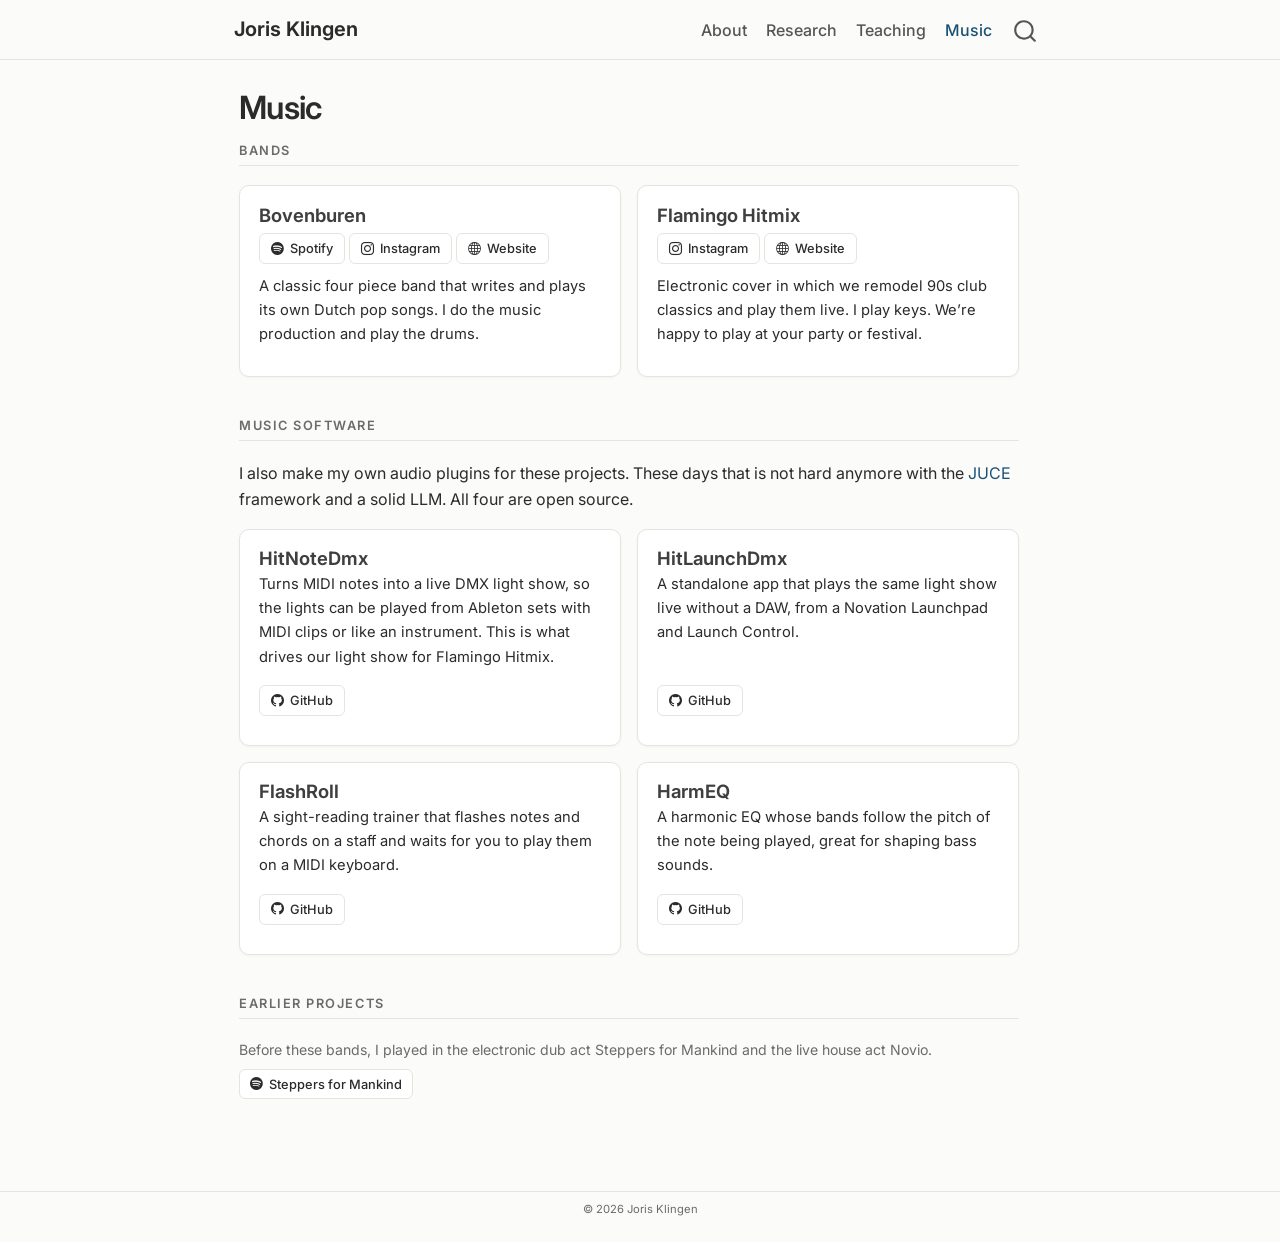
==== commit a7c199c4: "Publish site from 09dc0d6" ====
--- a/music.html
+++ b/music.html
@@ -44,7 +44,7 @@
 <link href="site_libs/quarto-html/quarto-syntax-highlighting-64a204ab8560d761af7679ceaba22944.css" rel="stylesheet" id="quarto-text-highlighting-styles">
 <script src="site_libs/bootstrap/bootstrap.min.js"></script>
 <link href="site_libs/bootstrap/bootstrap-icons.css" rel="stylesheet">
-<link href="site_libs/bootstrap/bootstrap-35a0f772d0e52b37cf72376d588fce2a.min.css" rel="stylesheet" append-hash="true" id="quarto-bootstrap" data-mode="light">
+<link href="site_libs/bootstrap/bootstrap-58a821e5b208cc4f98c4ccc5c65442f1.min.css" rel="stylesheet" append-hash="true" id="quarto-bootstrap" data-mode="light">
 <script id="quarto-search-options" type="application/json">{
   "location": "navbar",
   "copy-button": false,
@@ -147,21 +147,19 @@
 <section id="bands" class="level2">
 <h2 data-anchor-id="bands">Bands</h2>
 <div class="card-grid">
-<section id="bovenburen" class="level3 music-card">
+<section id="bovenburen" class="level3 music-card band-card">
 <h3 data-anchor-id="bovenburen">Bovenburen</h3>
-<p><span class="card-meta">Dutch pop band · drums</span></p>
-<p>Pop songs in Dutch, played as a four-piece band.</p>
 <div class="link-row">
 <p><a href="https://open.spotify.com/artist/7HjgUEerLzE2qboXJXfBJj"><i class="bi bi-spotify"></i> Spotify</a> <a href="https://www.instagram.com/bovenburen/"><i class="bi bi-instagram"></i> Instagram</a> <a href="https://bovenburen.com"><i class="bi bi-globe"></i> Website</a></p>
 </div>
-</section>
-<section id="flamingo-hitmix" class="level3 music-card">
+<p>A classic four piece band that writes and plays its own Dutch pop songs. I do the music production and play the drums.</p>
+</section>
+<section id="flamingo-hitmix" class="level3 music-card band-card">
 <h3 data-anchor-id="flamingo-hitmix">Flamingo Hitmix</h3>
-<p><span class="card-meta">Electronic live dance act · keys</span></p>
-<p>Available for live shows: book us or send me a message.</p>
 <div class="link-row">
 <p><a href="https://www.instagram.com/flamingohitmix/"><i class="bi bi-instagram"></i> Instagram</a> <a href="https://flamingohitmix.com"><i class="bi bi-globe"></i> Website</a></p>
 </div>
+<p>Electronic cover in which we remodel 90s club classics and play them live. I play keys. We’re happy to play at your party or festival.</p>
 </section>
 </div>
 </section>
@@ -169,43 +167,28 @@
 <h2 data-anchor-id="music-software">Music software</h2>
 <p>I also make my own audio plugins for these projects. These days that is not hard anymore with the <a href="https://juce.com">JUCE</a> framework and a solid LLM. All four are open source.</p>
 <div class="card-grid">
-<div class="music-card soft-card">
-<div class="soft-thumb">
-<i class="bi bi-lightbulb"></i>
-</div>
-<section id="hitnotedmx" class="level3">
+<section id="hitnotedmx" class="level3 music-card">
 <h3 data-anchor-id="hitnotedmx">HitNoteDmx</h3>
 <p>Turns MIDI notes into a live DMX light show, so the lights can be played from Ableton sets with MIDI clips or like an instrument. This is what drives our light show for Flamingo Hitmix.</p>
 <div class="link-row">
 <p><a href="https://github.com/joris-klingen/hitnotedmx"><i class="bi bi-github"></i> GitHub</a></p>
 </div>
 </section>
-</div>
-<div class="music-card soft-card">
-<div class="soft-thumb">
-<i class="bi bi-grid-3x3-gap"></i>
-</div>
-<section id="hitlaunchdmx" class="level3">
+<section id="hitlaunchdmx" class="level3 music-card">
 <h3 data-anchor-id="hitlaunchdmx">HitLaunchDmx</h3>
 <p>A standalone app that plays the same light show live without a DAW, from a Novation Launchpad and Launch Control.</p>
 <div class="link-row">
 <p><a href="https://github.com/joris-klingen/hitlaunchdmx"><i class="bi bi-github"></i> GitHub</a></p>
 </div>
 </section>
-</div>
-<div class="music-card soft-card">
-<p><img src="images/flashroll.jpg" class="soft-thumb" alt="FlashRoll showing a note on a treble staff above a piano keyboard" loading="lazy"></p>
-<section id="flashroll" class="level3">
+<section id="flashroll" class="level3 music-card">
 <h3 data-anchor-id="flashroll">FlashRoll</h3>
 <p>A sight-reading trainer that flashes notes and chords on a staff and waits for you to play them on a MIDI keyboard.</p>
 <div class="link-row">
 <p><a href="https://github.com/joris-klingen/flashroll"><i class="bi bi-github"></i> GitHub</a></p>
 </div>
 </section>
-</div>
-<div class="music-card soft-card">
-<p><img src="images/harmeq.jpg" class="soft-thumb" alt="HarmEQ with EQ bands placed on the harmonics of a note" loading="lazy"></p>
-<section id="harmeq" class="level3">
+<section id="harmeq" class="level3 music-card">
 <h3 data-anchor-id="harmeq">HarmEQ</h3>
 <p>A harmonic EQ whose bands follow the pitch of the note being played, great for shaping bass sounds.</p>
 <div class="link-row">
@@ -213,7 +196,9 @@
 </div>
 </section>
 </div>
-</div>
+</section>
+<section id="earlier-projects" class="level2">
+<h2 data-anchor-id="earlier-projects">Earlier projects</h2>
 <div class="music-earlier">
 <p>Before these bands, I played in the electronic dub act Steppers for Mankind and the live house act Novio. <a href="https://open.spotify.com/search/steppers%20for%20mankind"><i class="bi bi-spotify"></i> Steppers for Mankind</a></p>
 </div>
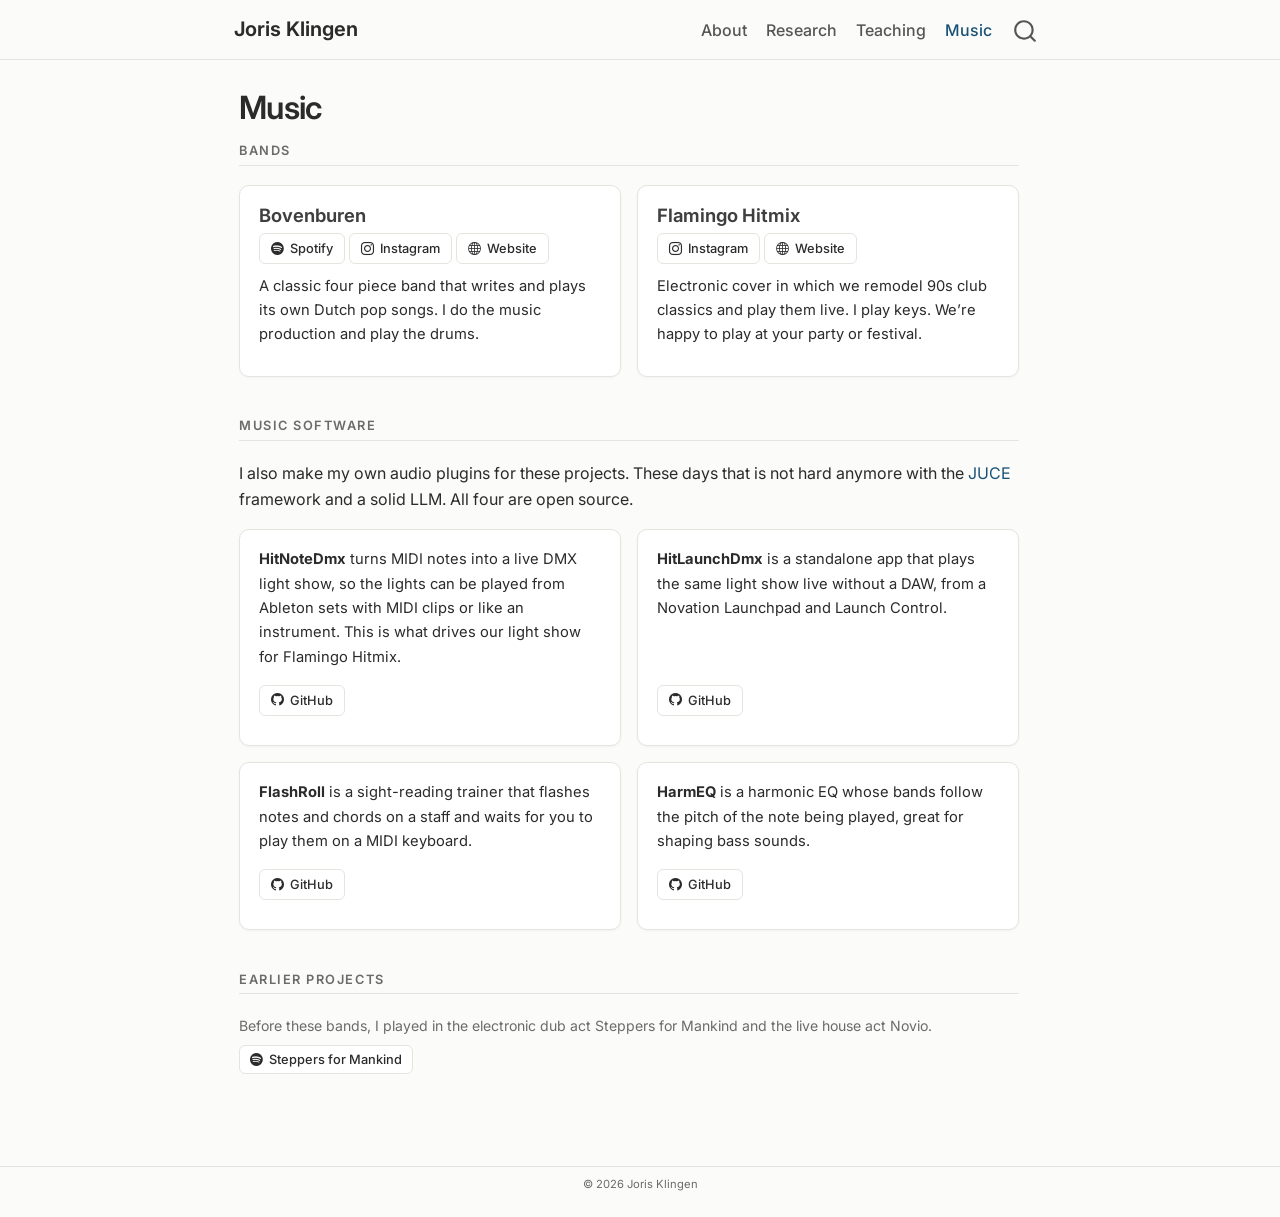
==== commit 61c79847: "Publish site from af2308c" ====
--- a/music.html
+++ b/music.html
@@ -167,34 +167,30 @@
 <h2 data-anchor-id="music-software">Music software</h2>
 <p>I also make my own audio plugins for these projects. These days that is not hard anymore with the <a href="https://juce.com">JUCE</a> framework and a solid LLM. All four are open source.</p>
 <div class="card-grid">
-<section id="hitnotedmx" class="level3 music-card">
-<h3 data-anchor-id="hitnotedmx">HitNoteDmx</h3>
-<p>Turns MIDI notes into a live DMX light show, so the lights can be played from Ableton sets with MIDI clips or like an instrument. This is what drives our light show for Flamingo Hitmix.</p>
+<div class="music-card">
+<p><strong>HitNoteDmx</strong> turns MIDI notes into a live DMX light show, so the lights can be played from Ableton sets with MIDI clips or like an instrument. This is what drives our light show for Flamingo Hitmix.</p>
 <div class="link-row">
 <p><a href="https://github.com/joris-klingen/hitnotedmx"><i class="bi bi-github"></i> GitHub</a></p>
 </div>
-</section>
-<section id="hitlaunchdmx" class="level3 music-card">
-<h3 data-anchor-id="hitlaunchdmx">HitLaunchDmx</h3>
-<p>A standalone app that plays the same light show live without a DAW, from a Novation Launchpad and Launch Control.</p>
+</div>
+<div class="music-card">
+<p><strong>HitLaunchDmx</strong> is a standalone app that plays the same light show live without a DAW, from a Novation Launchpad and Launch Control.</p>
 <div class="link-row">
 <p><a href="https://github.com/joris-klingen/hitlaunchdmx"><i class="bi bi-github"></i> GitHub</a></p>
 </div>
-</section>
-<section id="flashroll" class="level3 music-card">
-<h3 data-anchor-id="flashroll">FlashRoll</h3>
-<p>A sight-reading trainer that flashes notes and chords on a staff and waits for you to play them on a MIDI keyboard.</p>
+</div>
+<div class="music-card">
+<p><strong>FlashRoll</strong> is a sight-reading trainer that flashes notes and chords on a staff and waits for you to play them on a MIDI keyboard.</p>
 <div class="link-row">
 <p><a href="https://github.com/joris-klingen/flashroll"><i class="bi bi-github"></i> GitHub</a></p>
 </div>
-</section>
-<section id="harmeq" class="level3 music-card">
-<h3 data-anchor-id="harmeq">HarmEQ</h3>
-<p>A harmonic EQ whose bands follow the pitch of the note being played, great for shaping bass sounds.</p>
+</div>
+<div class="music-card">
+<p><strong>HarmEQ</strong> is a harmonic EQ whose bands follow the pitch of the note being played, great for shaping bass sounds.</p>
 <div class="link-row">
 <p><a href="https://github.com/joris-klingen/harmeq"><i class="bi bi-github"></i> GitHub</a></p>
 </div>
-</section>
+</div>
 </div>
 </section>
 <section id="earlier-projects" class="level2">
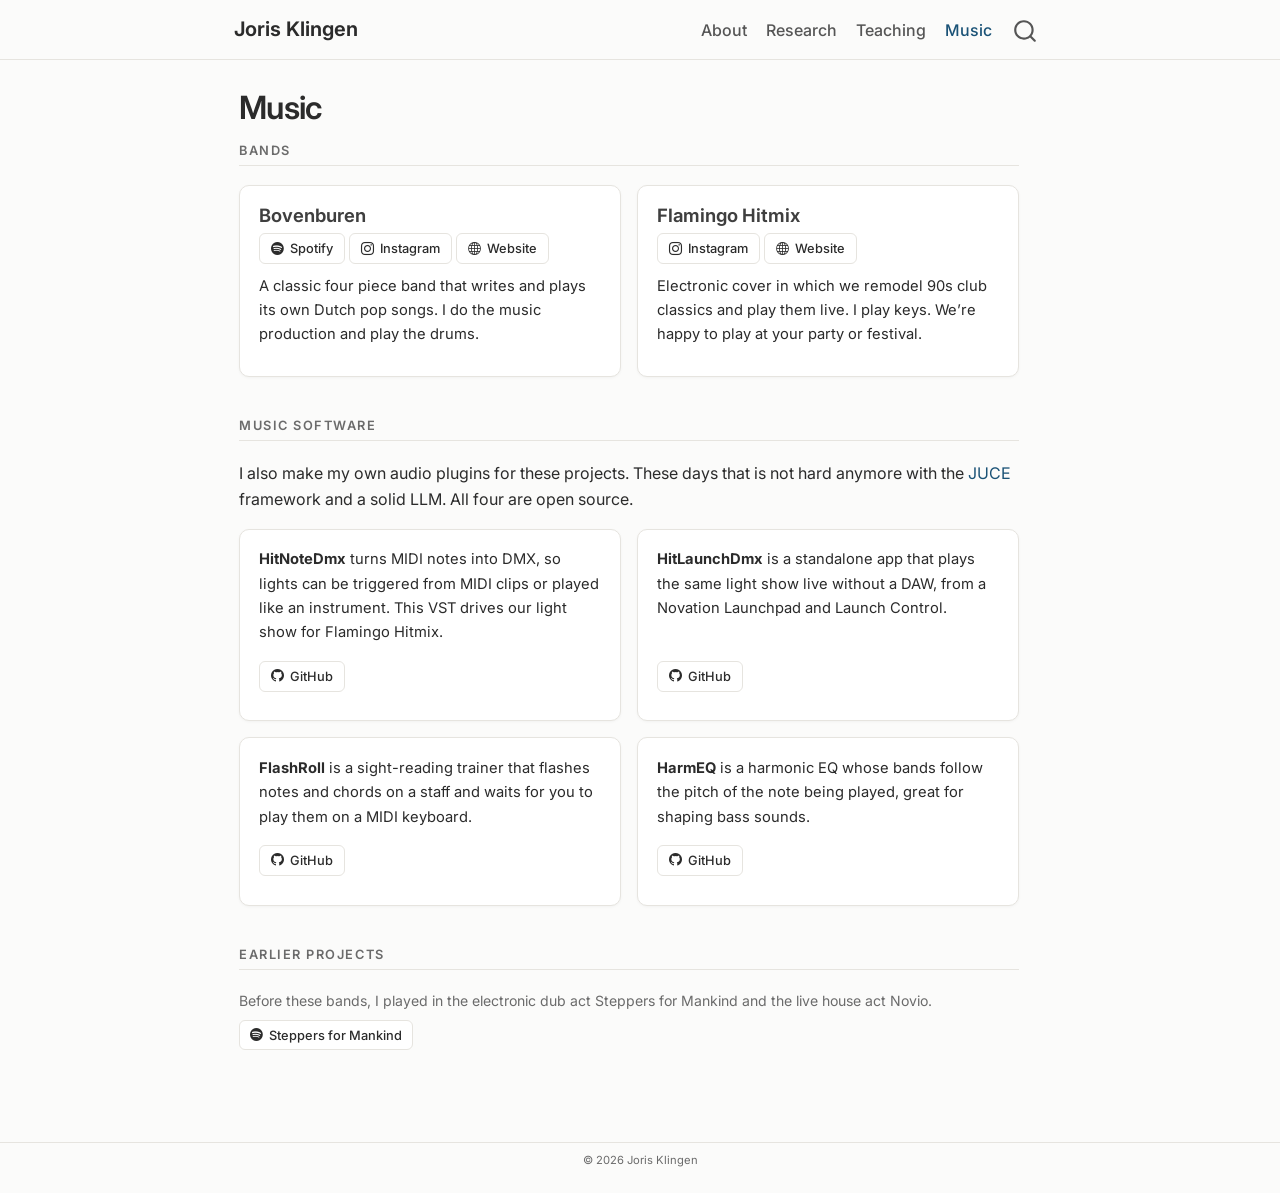
==== commit aa885a66: "Publish site from 3ba1e1e" ====
--- a/music.html
+++ b/music.html
@@ -168,7 +168,7 @@
 <p>I also make my own audio plugins for these projects. These days that is not hard anymore with the <a href="https://juce.com">JUCE</a> framework and a solid LLM. All four are open source.</p>
 <div class="card-grid">
 <div class="music-card">
-<p><strong>HitNoteDmx</strong> turns MIDI notes into a live DMX light show, so the lights can be played from Ableton sets with MIDI clips or like an instrument. This is what drives our light show for Flamingo Hitmix.</p>
+<p><strong>HitNoteDmx</strong> turns MIDI notes into DMX, so lights can be triggered from MIDI clips or played like an instrument. This VST drives our light show for Flamingo Hitmix.</p>
 <div class="link-row">
 <p><a href="https://github.com/joris-klingen/hitnotedmx"><i class="bi bi-github"></i> GitHub</a></p>
 </div>
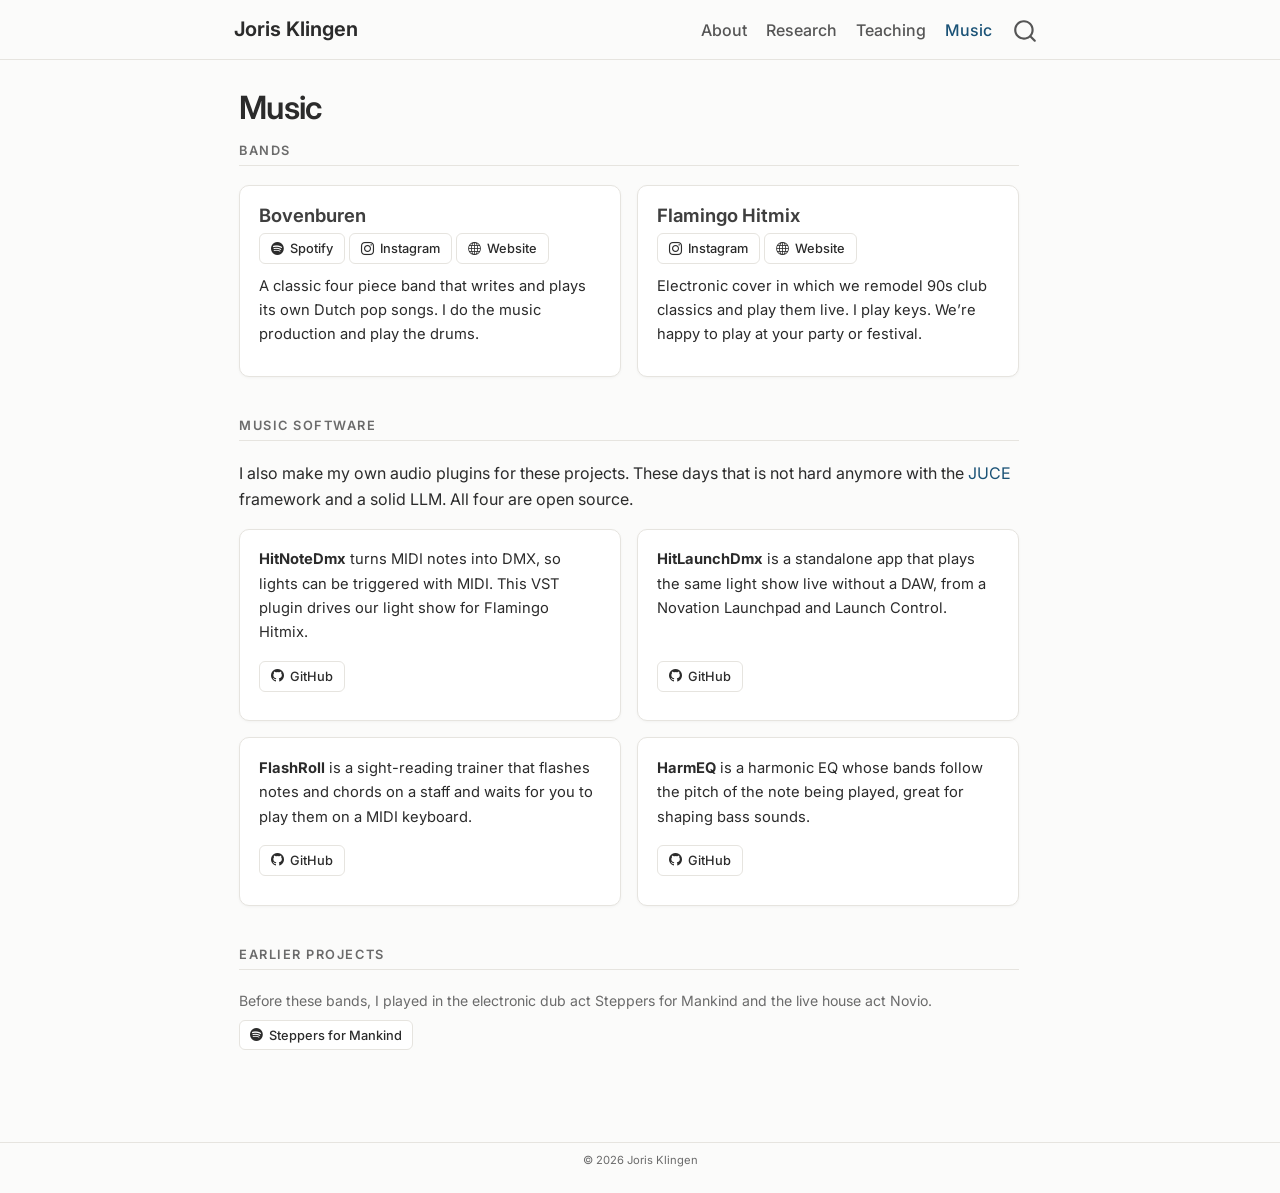
==== commit 4705804e: "Publish site from d034441" ====
--- a/music.html
+++ b/music.html
@@ -168,7 +168,7 @@
 <p>I also make my own audio plugins for these projects. These days that is not hard anymore with the <a href="https://juce.com">JUCE</a> framework and a solid LLM. All four are open source.</p>
 <div class="card-grid">
 <div class="music-card">
-<p><strong>HitNoteDmx</strong> turns MIDI notes into DMX, so lights can be triggered from MIDI clips or played like an instrument. This VST drives our light show for Flamingo Hitmix.</p>
+<p><strong>HitNoteDmx</strong> turns MIDI notes into DMX, so lights can be triggered with MIDI. This VST plugin drives our light show for Flamingo Hitmix.</p>
 <div class="link-row">
 <p><a href="https://github.com/joris-klingen/hitnotedmx"><i class="bi bi-github"></i> GitHub</a></p>
 </div>
